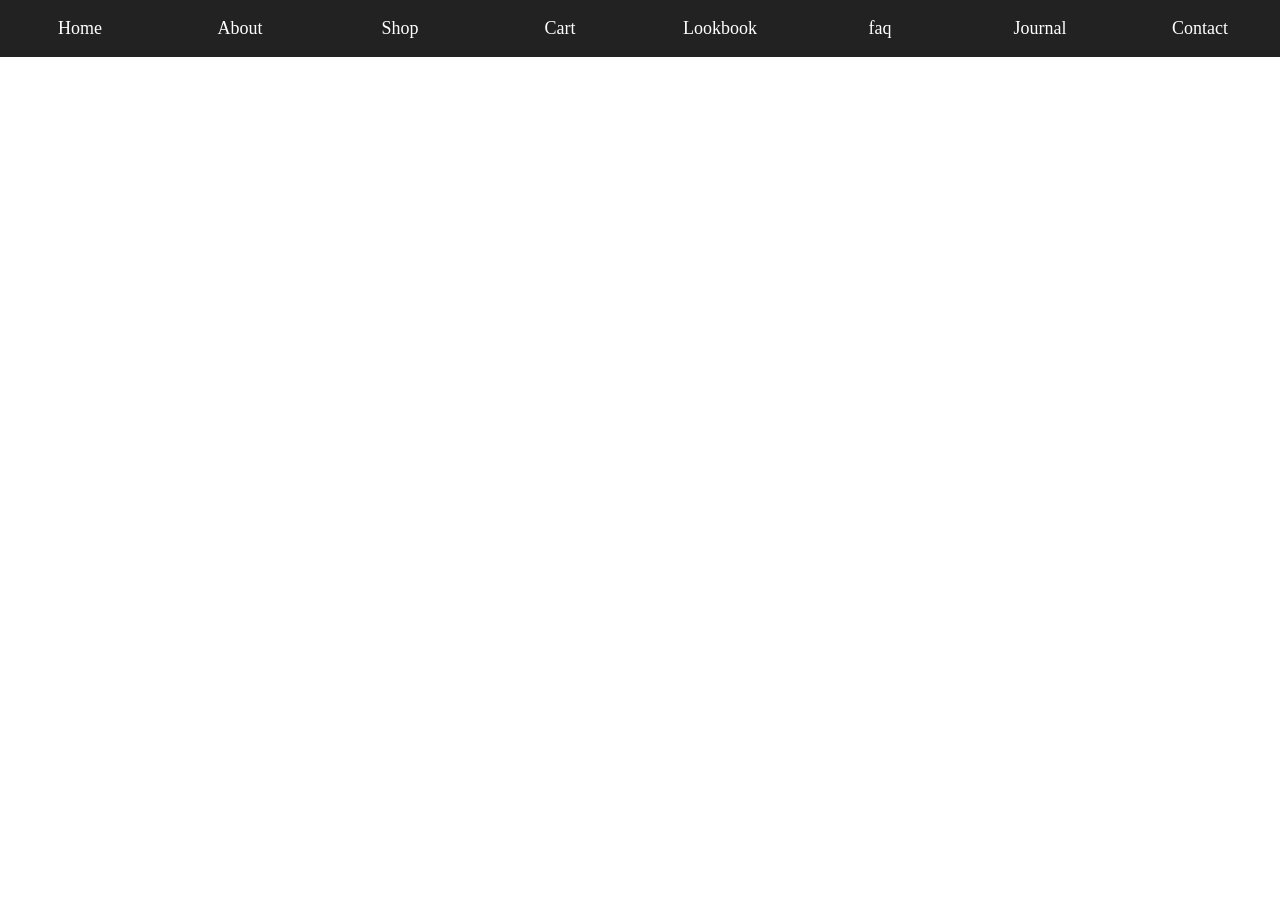
==== index.html @ bde9212a "Linking css" ====
<!DOCTYPE html>
<html lang="en">
<head>
<meta charset="UTF-8">
<meta name="viewport" content="width=device-width, initial-scale=1.0">
<title>Remake Works</title>
<body>
    <link rel="stylesheet" href="css/style.css">
<div class="toplink">    
        <a href="./">Home</a>
        <a href="about.html">About</a> 
        <a href="shop.html">Shop</a>
        <a href="cart.html">Cart</a>
        <a href="lookbook.html">Lookbook</a>
        <a href="faqs.html">faq</a>
        <a href="journal.html">Journal</a>
        <a href="contact.html">Contact</a>

    </div>
    

</body>
</head>
---- css/style.css ----
*{
    margin:0;
    padding:0;
    box-sizing:border-box;
}

body{
    margin:0;
    padding:0;
}

.toplink{
    width:100%;
    background:#222;
    display:flex;
}

.toplink a{
    flex:1;
    padding:18px;
    text-align:center;
    text-decoration:none;
    color:white;
    font-size:18px;
}

.toplink a:hover{
    background:#444;
}
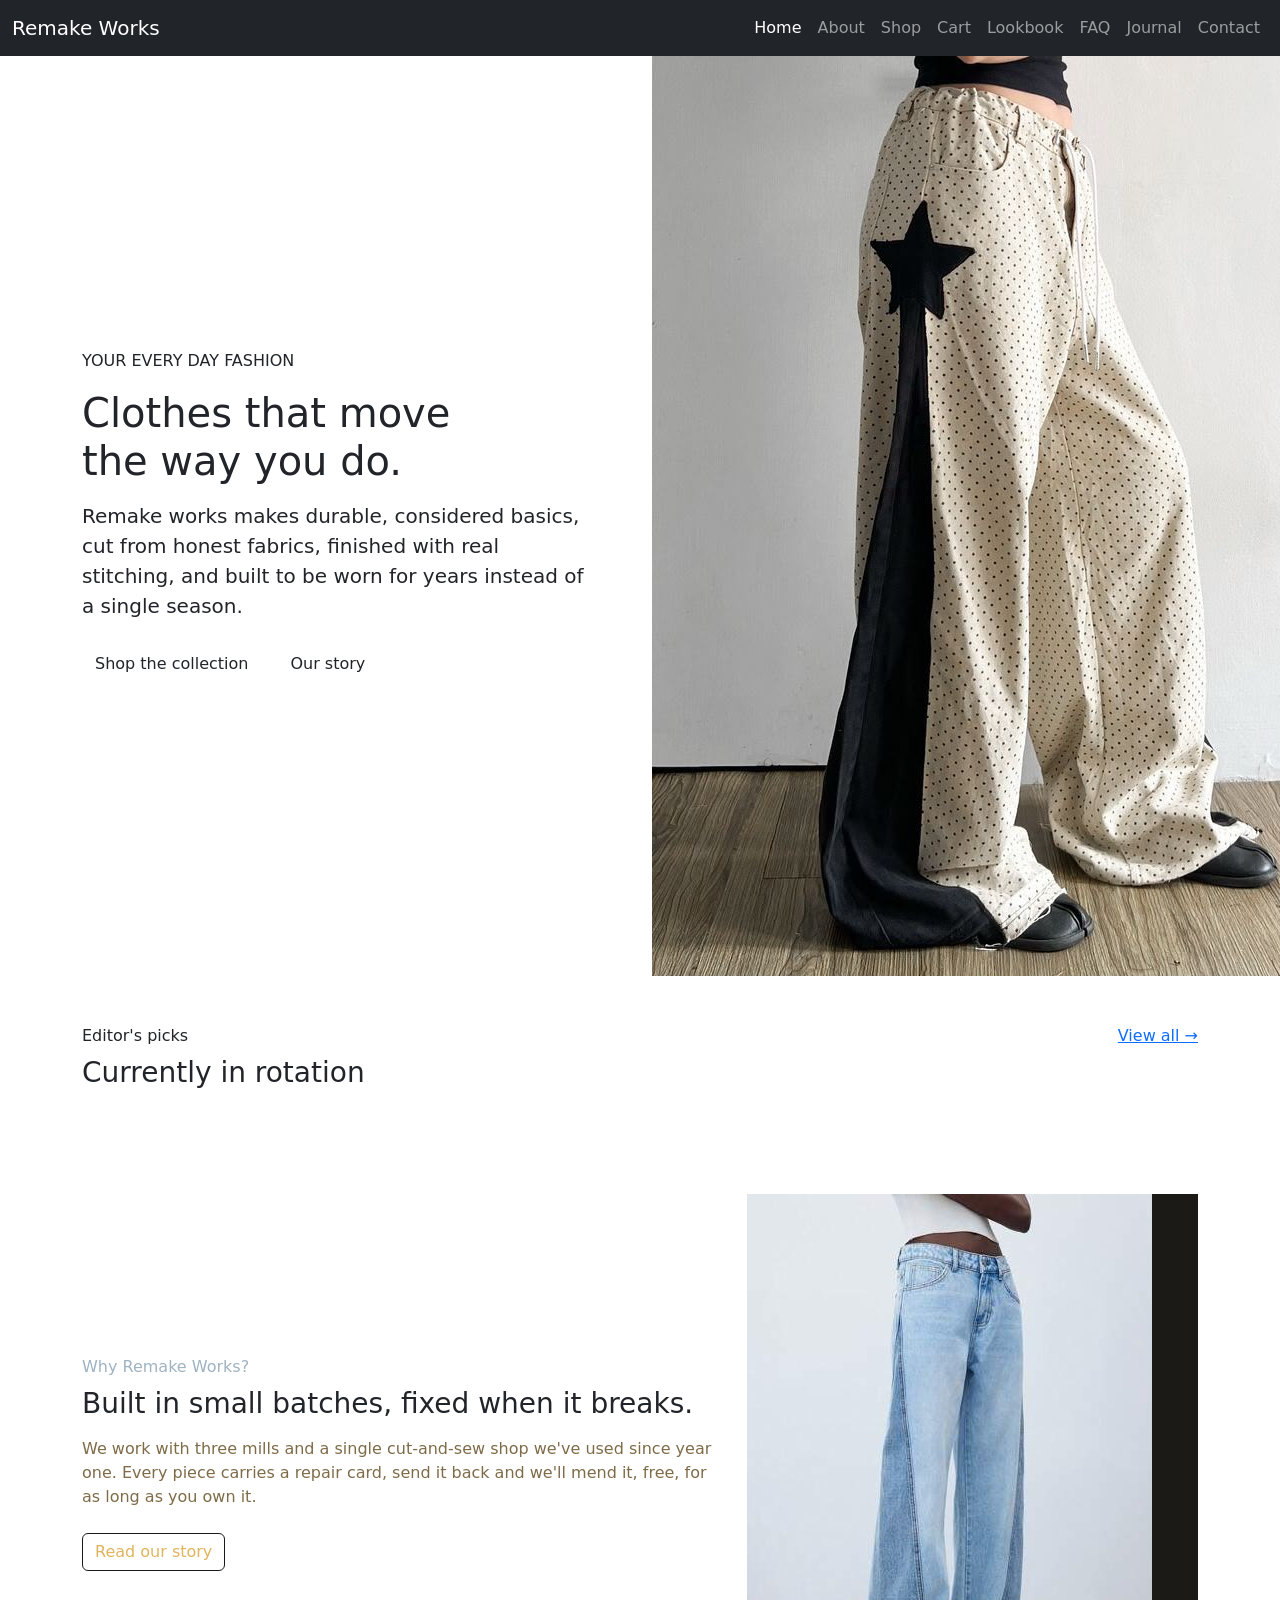
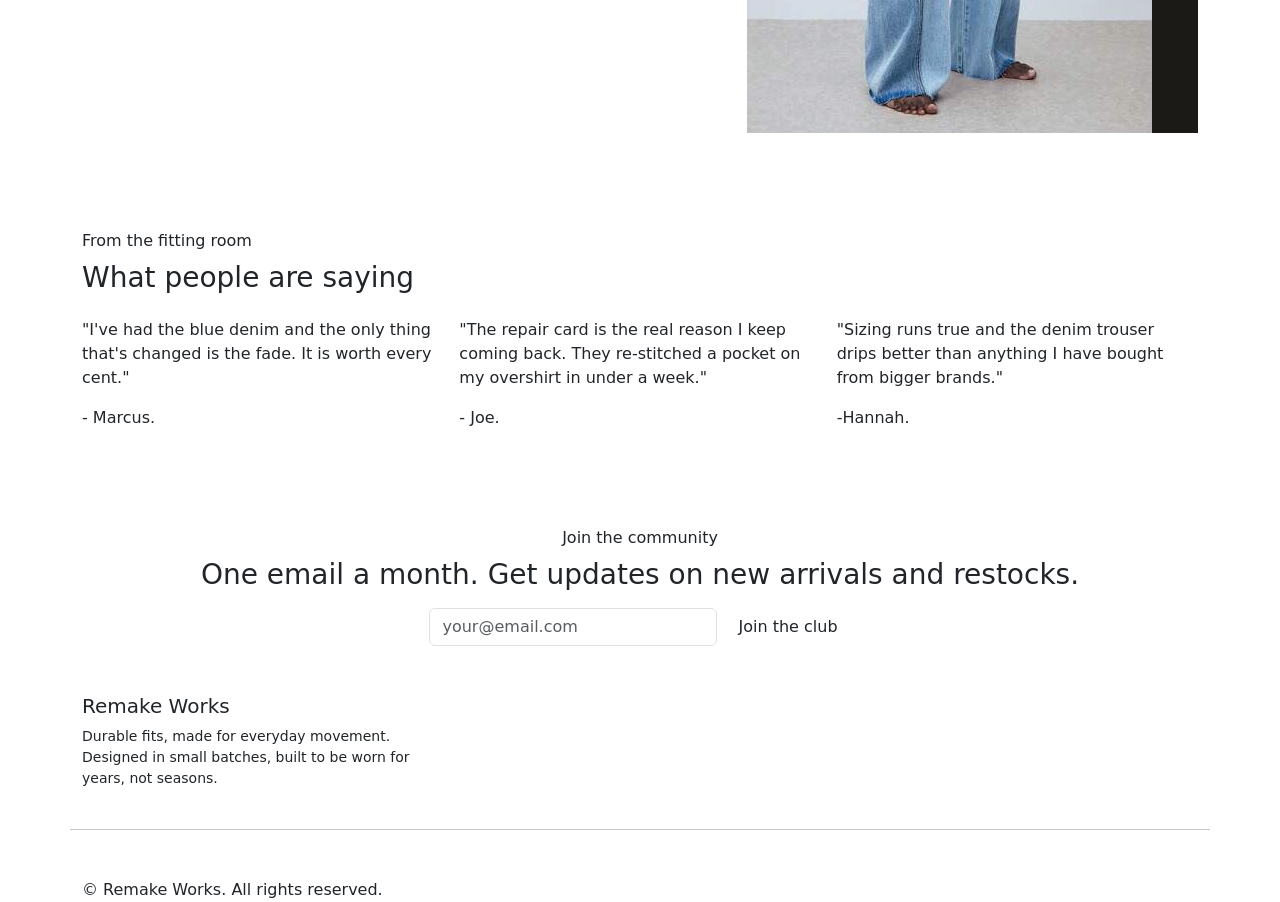
==== commit 5d19ce12: "Home page designed" ====
--- a/index.html
+++ b/index.html
@@ -4,20 +4,189 @@
 <meta charset="UTF-8">
 <meta name="viewport" content="width=device-width, initial-scale=1.0">
 <title>Remake Works</title>
+<link href="https://cdn.jsdelivr.net/npm/bootstrap@5.3.3/dist/css/bootstrap.min.css" rel="stylesheet">
+
+   <link rel="stylesheet" href="css/style.css">
+    <script src="https://cdn.jsdelivr.net/npm/bootstrap@5.3.3/dist/js/bootstrap.bundle.min.js"></script>
+
 <body>
-    <link rel="stylesheet" href="css/style.css">
-<div class="toplink">    
-        <a href="./">Home</a>
-        <a href="about.html">About</a> 
-        <a href="shop.html">Shop</a>
-        <a href="cart.html">Cart</a>
-        <a href="lookbook.html">Lookbook</a>
-        <a href="faqs.html">faq</a>
-        <a href="journal.html">Journal</a>
-        <a href="contact.html">Contact</a>
+    
+<nav class="navbar navbar-expand-lg navbar-dark bg-dark">
+    <div class="container-fluid">
 
+        <a class="navbar-brand" href="index.html">Remake Works</a>
+
+        <button class="navbar-toggler" type="button"
+            data-bs-toggle="collapse"
+            data-bs-target="#navbarNav">
+            
+
+            <span class="navbar-toggler-icon"></span>
+        </button>
+
+        <div class="collapse navbar-collapse" id="navbarNav">
+
+            <ul class="navbar-nav ms-auto">
+
+                <li class="nav-item">
+                    <a class="nav-link active" href="index.html">Home</a>
+                </li>
+
+                <li class="nav-item">
+                    <a class="nav-link" href="about.html">About</a>
+                </li>
+
+                <li class="nav-item">
+                    <a class="nav-link" href="shop.html">Shop</a>
+                </li>
+
+                <li class="nav-item">
+                    <a class="nav-link" href="cart.html">Cart</a>
+                </li>
+
+                <li class="nav-item">
+                    <a class="nav-link" href="lookbook.html">Lookbook</a>
+                </li>
+
+                <li class="nav-item">
+                    <a class="nav-link" href="faqs.html">FAQ</a>
+                </li>
+
+                <li class="nav-item">
+                    <a class="nav-link" href="journal.html">Journal</a>
+                </li>
+
+                <li class="nav-item">
+                    <a class="nav-link" href="contact.html">Contact</a>
+                </li>
+
+            </ul>
+
+        </div>
     </div>
-    
+</nav>
+
+  <section class="hero">
+    <div class="container">
+      <div class="row align-items-center gy-4">
+        <div class="col-lg-6">
+          <p class="hero-tag mb-3">YOUR EVERY DAY FASHION</p>
+          <h1 class="display-font mb-3">Clothes that move<br>the way you do.</h1>
+          <p class="fs-5 text-ink-soft mb-4" style="max-width: 32rem;">Remake works makes durable, considered basics, cut from honest fabrics, finished with real stitching, and built to be worn for years instead of a single season.</p>
+          <div class="d-flex flex-wrap gap-3">
+            <a href="shop.html" class="btn btn-drift">Shop the collection</a>
+            <a href="about.html" class="btn btn-drift-outline">Our story</a>
+          </div>
+        </div>
+        <div class="col-lg-6">
+          <div class="hero-image-frame">
+            <img src="images/upc-j.jpeg">
+          </div>
+        </div>
+      </div>
+    </div>
+  </section>
+
+
+
+  
+
+  <!-- Featured picks -->
+  <section class="py-5 bg-canvas-soft stitch-top">
+    <div class="container">
+      <div class="d-flex justify-content-between align-items-baseline mb-4">
+        <div>
+          <p class="section-label mb-2">Editor's picks</p>
+          <h2 class="h3 mb-0">Currently in rotation</h2>
+        </div>
+        <a href="shop.html" class="text-denim">View all &rarr;</a>
+      </div>
+      <div class="row g-3" id="featured-grid"></div>
+    </div>
+  </section>
+
+  <!-- Brand story snippet -->
+  <section class="py-5 bg-ink">
+    <div class="container">
+      <div class="row align-items-center gy-4">
+        <div class="col-lg-7">
+          <p class="section-label mb-2" style="color:#9fb3c2;">Why Remake Works?</p>
+          <h2 class="h3 mb-3">Built in small batches, fixed when it breaks.</h2>
+          <p class="mb-4" style="color:#7e6b48;">We work with three mills and a single cut-and-sew shop we've used since year one. Every piece carries a repair card, send it back and we'll mend it, free, for as long as you own it.</p>
+          <a href="about.html" class="btn btn-drift-outline" style="border-color:#1a1919; color:#e0b45c;">Read our story</a>
+        </div>
+        <div class="col-lg-5">
+          <div class="hero-image-frame" style="border-color:#444; background:#1b1a17;">
+            <img src="images/bl-upc.jpeg">
+          </div>
+        </div>
+      </div>
+    </div>
+  </section>
+
+  <!-- Reviews -->
+  <section class="py-5">
+    <div class="container">
+      <p class="section-label mb-2">From the fitting room</p>
+      <h2 class="h3 mb-4">What people are saying</h2>
+      <div class="row g-3">
+        <div class="col-md-4">
+          <div class="feature-block">
+            <p class="mb-3">"I've had the blue denim and the only thing that's changed is the fade. It is worth every cent."</p>
+            <p class="eyebrow mb-0">- Marcus.</p>
+          </div>
+        </div>
+        <div class="col-md-4">
+          <div class="feature-block">
+            <p class="mb-3">"The repair card is the real reason I keep coming back. They re-stitched a pocket on my overshirt in under a week."</p>
+            <p class="eyebrow mb-0">- Joe.</p>
+          </div>
+        </div>
+        <div class="col-md-4">
+          <div class="feature-block">
+            <p class="mb-3">"Sizing runs true and the denim trouser drips better than anything I have bought from bigger brands."</p>
+            <p class="eyebrow mb-0">-Hannah.</p>
+          </div>
+        </div>
+      </div>
+    </div>
+  </section>
+
+  <!-- Newsletter -->
+  <section class="py-5 bg-canvas-soft stitch-top">
+    <div class="container text-center">
+      <p class="section-label mb-2">Join the community</p>
+      <h2 class="h3 mb-3">One email a month. Get updates on new arrivals and restocks.</h2>
+      <form class="newsletter-form d-flex gap-2 justify-content-center flex-wrap" novalidate>
+        <label class="visually-hidden" for="home-newsletter-email">Email address</label>
+        <input type="email" id="home-newsletter-email" class="form-control" style="max-width:18rem;" placeholder="your@email.com" required>
+        <button class="btn btn-drift" type="submit">Join the club</button>
+      </form>
+    </div>
+  </section>
+
+</main>
+
+<footer class="site-footer stitch-top">
+  <div class="container">
+    <div class="row gy-4">
+      <div class="col-lg-4">
+        <p class="navbar-brand-drift h5">Remake Works</p>
+        <p class="text-ink-soft small">Durable fits, made for everyday movement. Designed in small batches, built to be worn for years, not seasons.</p>
+       
+      </div>
+      
+      
+   
+    <hr class="stitch-divider my-4">
+    <div class="footer-bottom d-flex flex-wrap justify-content-between gap-2">
+      <span>&copy; <span class="current-year"></span> Remake Works. All rights reserved.</span>
+      </div>
+  </div>
+</footer>
+
+<div class="toast-container position-fixed bottom-0 end-0 p-3" id="toast-container"></div>
+
 
 </body>
-</head>+</html>
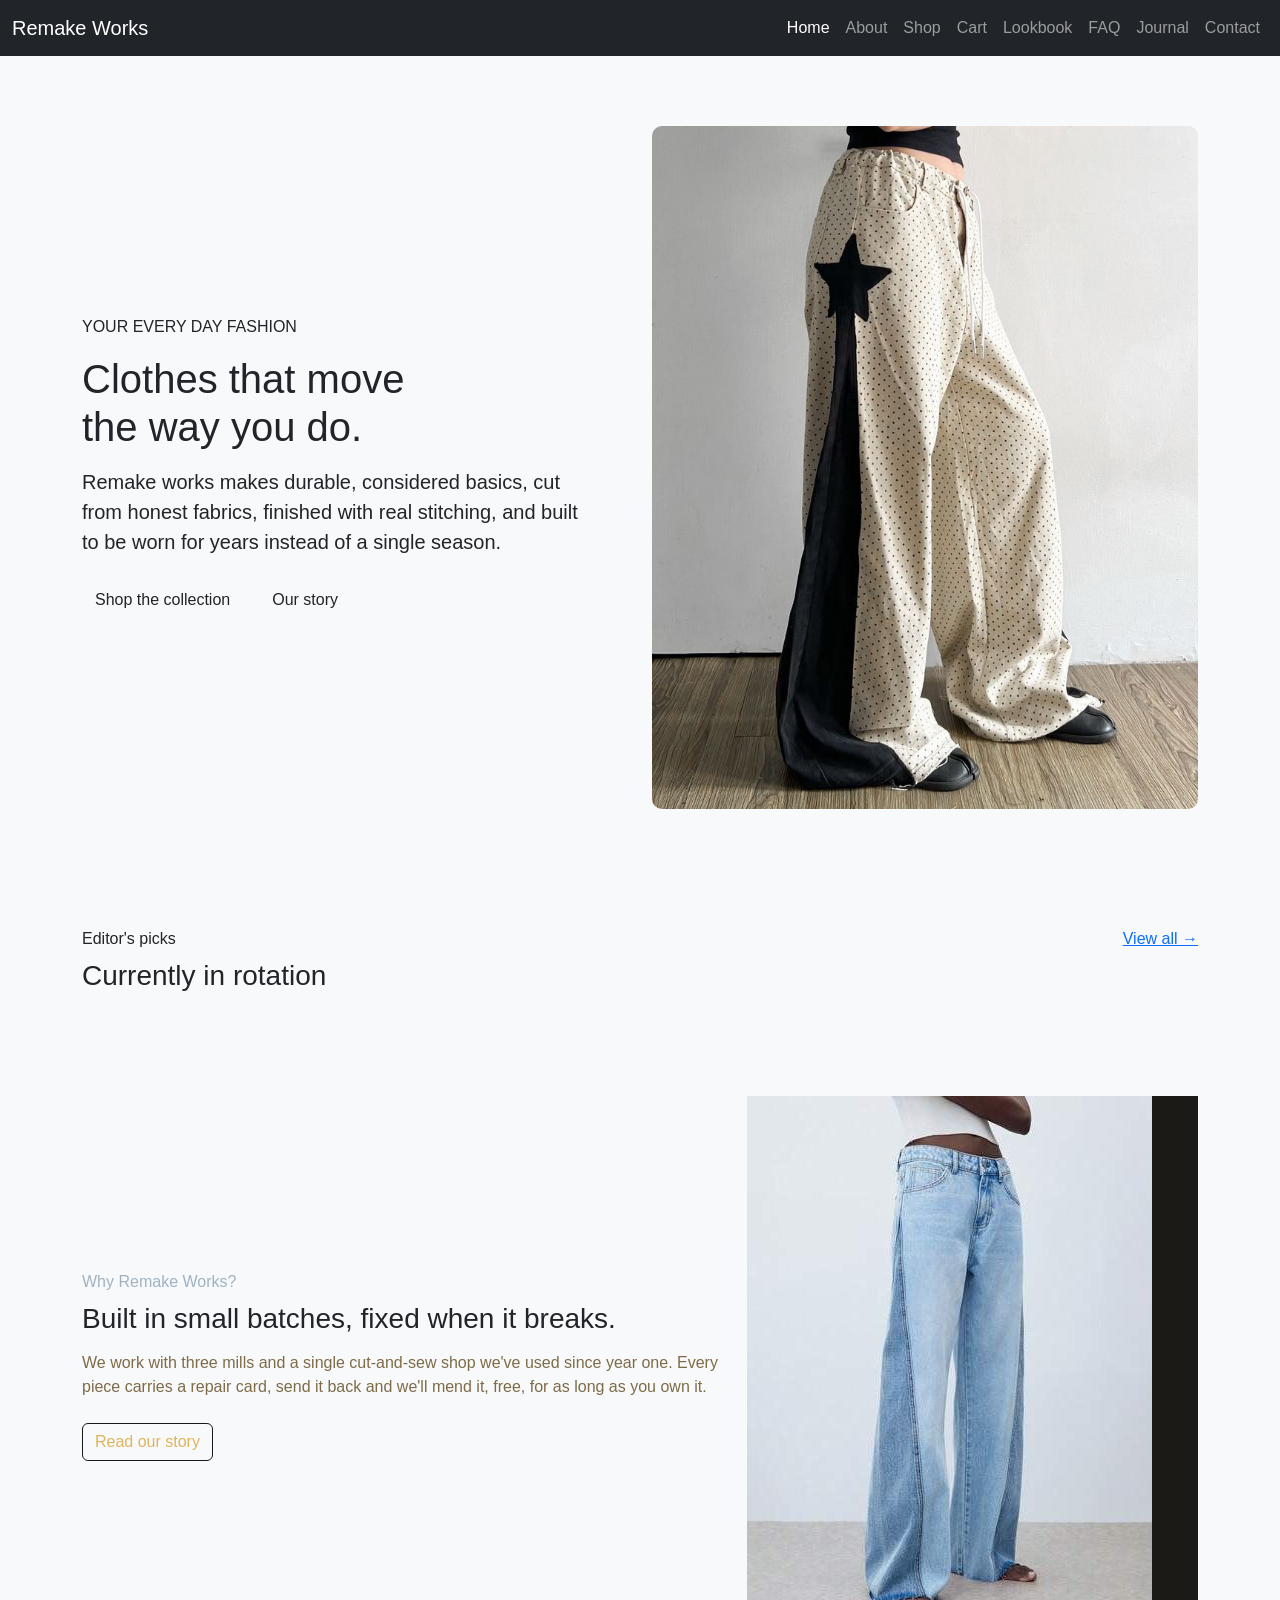
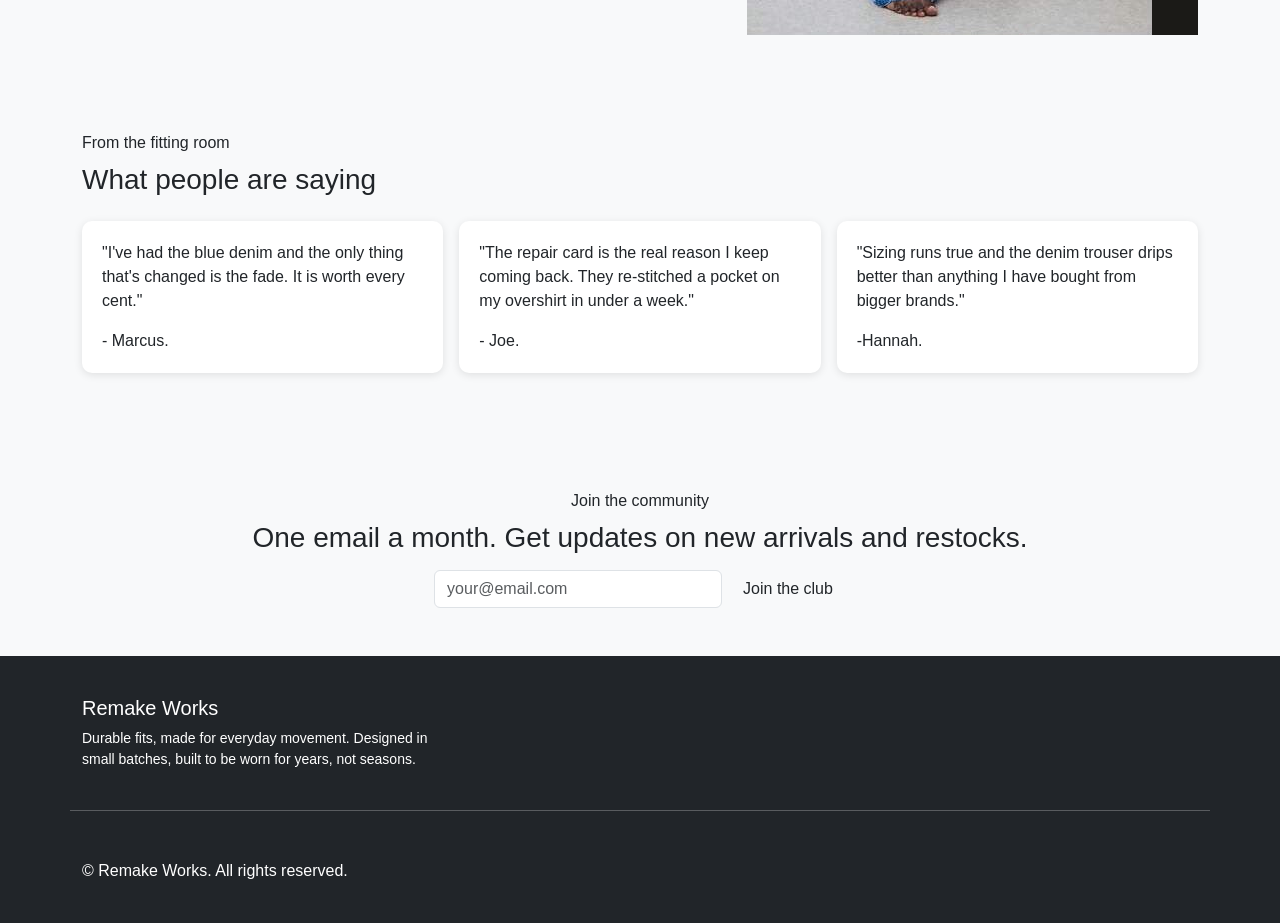
==== commit b14b7ed6: "Faq nav bar" ====
--- a/index.html
+++ b/index.html
@@ -49,7 +49,7 @@
                 </li>
 
                 <li class="nav-item">
-                    <a class="nav-link" href="faqs.html">FAQ</a>
+                    <a class="nav-link" href="faq.html">FAQ</a>
                 </li>
 
                 <li class="nav-item">
--- a/css/style.css
+++ b/css/style.css
@@ -1,29 +1,36 @@
-*{
-    margin:0;
-    padding:0;
-    box-sizing:border-box;
+body{
+    background:#f8f9fa;
+    font-family:Arial, sans-serif;
 }
 
-body{
-    margin:0;
-    padding:0;
+.hero{
+    padding:70px 0;
 }
 
-.toplink{
+.hero img{
     width:100%;
-    background:#222;
-    display:flex;
+    border-radius:10px;
 }
 
-.toplink a{
-    flex:1;
-    padding:18px;
-    text-align:center;
-    text-decoration:none;
-    color:white;
-    font-size:18px;
+.feature-block{
+    background:#fff;
+    padding:20px;
+    border-radius:10px;
+    box-shadow:0 2px 8px rgba(0,0,0,.1);
+    margin-bottom:20px;
 }
 
-.toplink a:hover{
-    background:#444;
+footer{
+    background:#212529;
+    color:#fff;
+    padding:40px 0;
+}
+
+footer a{
+    color:#fff;
+    text-decoration:none;
+}
+
+footer a:hover{
+    color:#0d6efd;
 }
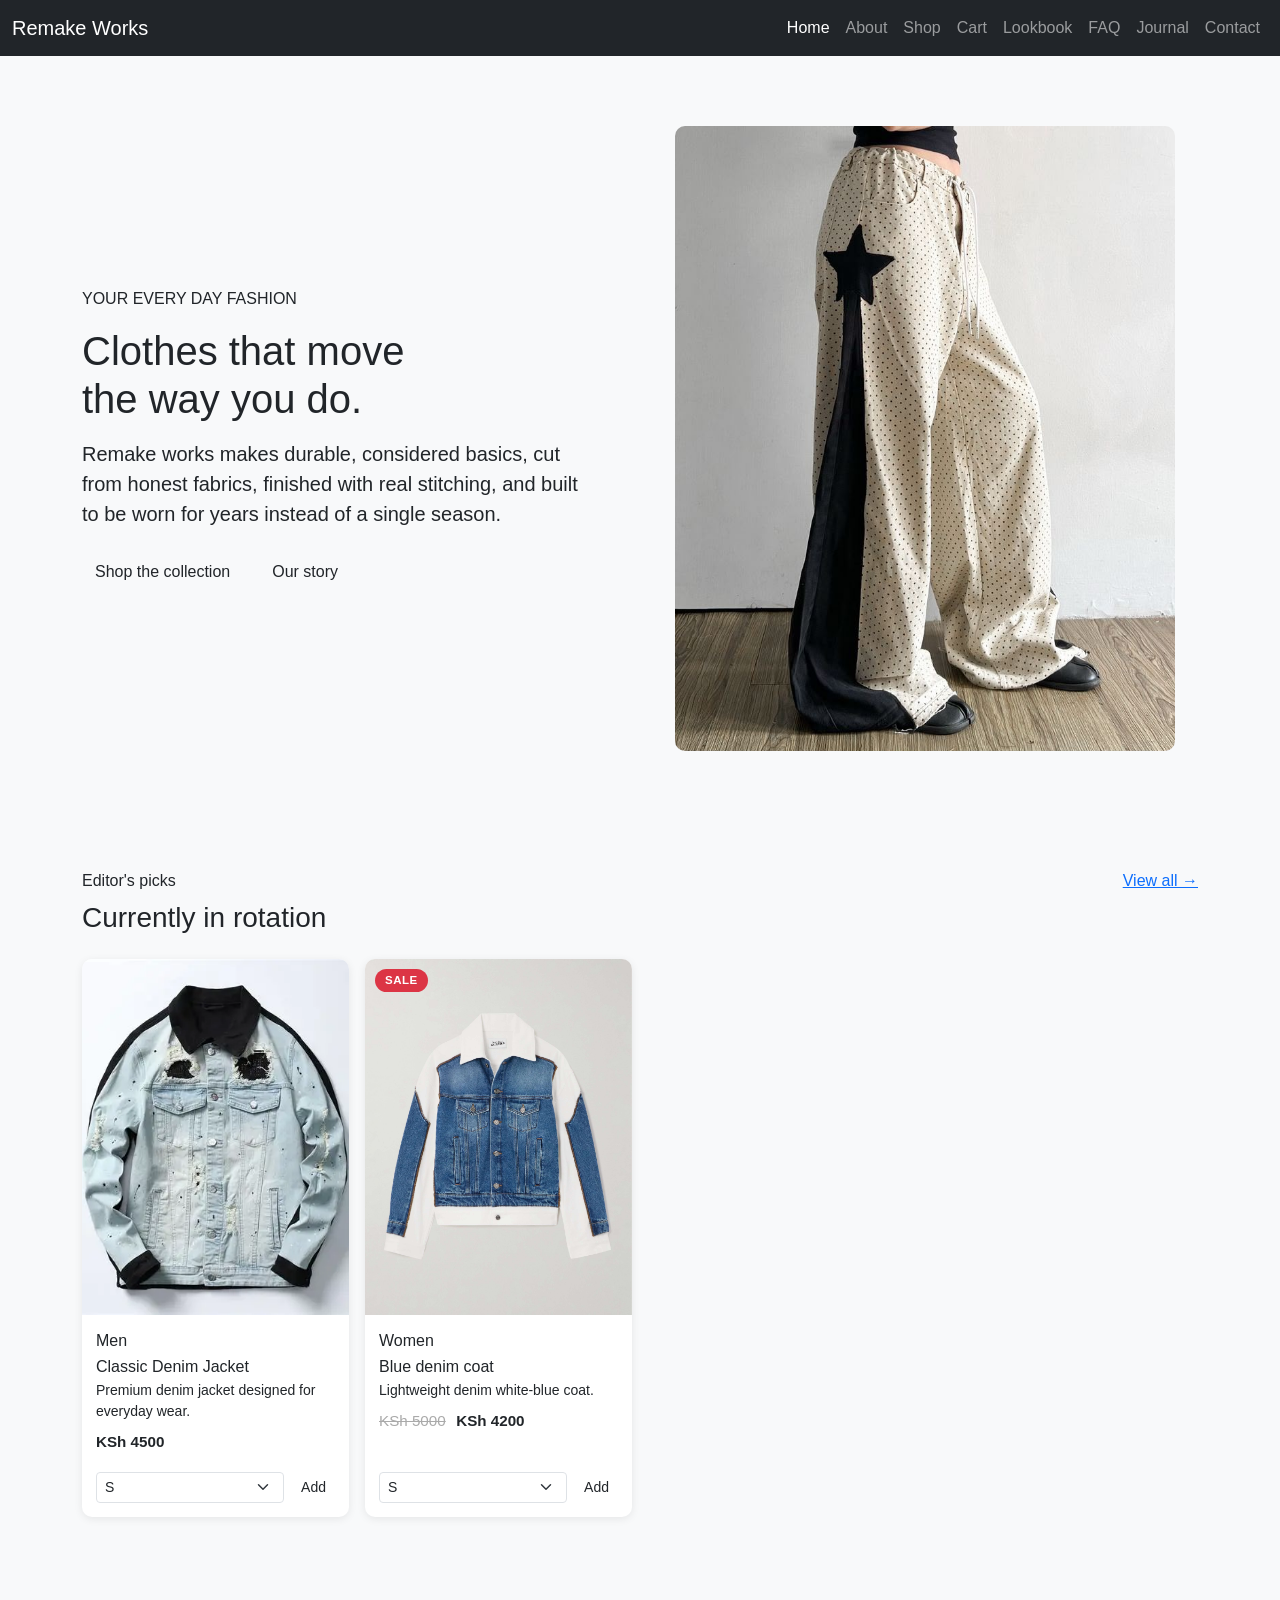
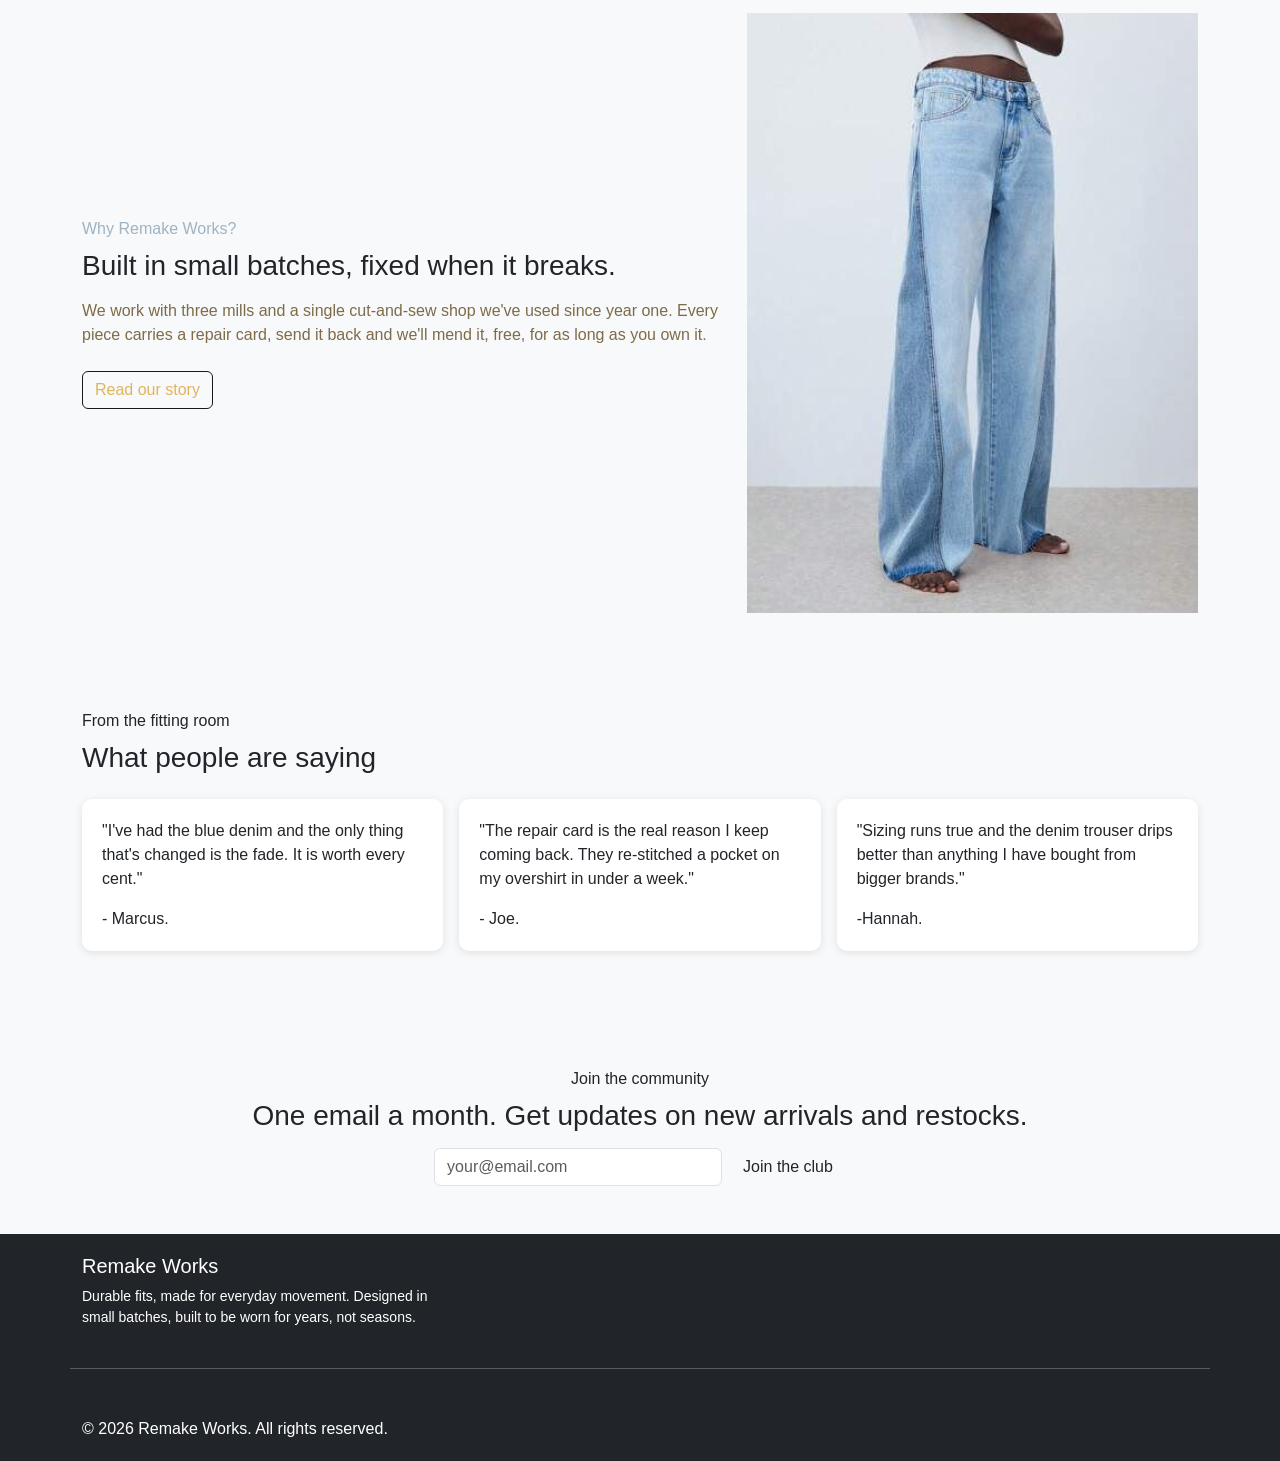
==== commit 168e900b: "linking js to pages" ====
--- a/index.html
+++ b/index.html
@@ -186,7 +186,8 @@
 </footer>
 
 <div class="toast-container position-fixed bottom-0 end-0 p-3" id="toast-container"></div>
-
+<script src="js/products.js"></script>
+<script src="js/main.js"></script>
 
 </body>
 </html>
--- a/css/style.css
+++ b/css/style.css
@@ -23,7 +23,8 @@
 footer{
     background:#212529;
     color:#fff;
-    padding:40px 0;
+    padding:20px 0;
+
 }
 
 footer a{
@@ -33,4 +34,147 @@
 
 footer a:hover{
     color:#0d6efd;
-}+}
+
+.hero-image-frame {
+    max-width: 500px;
+    margin: 0 auto;
+}
+
+.hero-image-frame img {
+    width: 100%;
+    height: auto;
+    display: block;
+}
+
+.feature-block img {
+    width: 120px;
+    height: 120px;
+    border-radius: 50%;
+    object-fit: cover;
+    display: block;
+    margin: 0 auto 15px;
+}
+.lookbook-carousel .carousel-item img {
+    width: 100%;
+    height: 100%;
+    object-fit: contain;
+}
+.article-card {
+    height: 450px;
+    overflow: hidden;
+    border-radius: 12px;
+    display: flex;
+    justify-content: center;
+    align-items: center;
+}
+
+.article-card img {
+    width: 100%;
+    height: 100%;
+    object-fit: contain;
+    transform: scale(1.15);
+    display: block;
+}
+#contact-form {
+    max-width: 500px;
+    margin: 0 auto;
+}
+.table-responsive {
+    max-width: 500px;
+    margin: 0 auto;
+}
+
+.product-card {
+    background: #fff;
+    border-radius: 10px;
+    box-shadow: 0 2px 8px rgba(0,0,0,.08);
+    overflow: hidden;
+    display: flex;
+    flex-direction: column;
+    height: 100%;
+}
+
+.product-img-wrap {
+    position: relative;
+    width: 100%;
+    aspect-ratio: 3 / 4;
+    overflow: hidden;
+    background: #f0f0f0;
+}
+
+.product-img-wrap img {
+    width: 100%;
+    height: 100%;
+    object-fit: cover;
+    display: block;
+    transition: transform 0.3s ease;
+}
+
+.product-card:hover .product-img-wrap img {
+    transform: scale(1.04);
+}
+
+.product-tag {
+    position: absolute;
+    top: 10px;
+    left: 10px;
+    padding: 3px 10px;
+    border-radius: 20px;
+    font-size: 0.72rem;
+    font-weight: 600;
+    text-transform: uppercase;
+    letter-spacing: 0.04em;
+}
+
+.product-tag.sale {
+    background: #dc3545;
+    color: #fff;
+}
+
+.product-card .card-body {
+    flex: 1;
+    display: flex;
+    flex-direction: column;
+    padding: 14px !important;
+}
+
+.product-price {
+    font-weight: 700;
+    font-size: 0.95rem;
+    color: #212529;
+}
+
+.product-price.old {
+    text-decoration: line-through;
+    color: #aaa;
+    font-weight: 400;
+    margin-right: 6px;
+}
+
+.product-card .d-flex.gap-2 {
+    margin-top: auto;
+    padding-top: 10px;
+}
+.page-header {
+    padding: 48px 0 32px;
+    border-bottom: 1px solid #dee2e6;
+    margin-bottom: 8px;
+}
+.cart-line {
+    padding: 16px 0;
+    border-bottom: 1px solid #e9ecef;
+}
+
+.cart-line img {
+    width: 80px;
+    height: 80px;
+    object-fit: cover;
+    border-radius: 8px;
+    flex-shrink: 0;
+}
+
+.qty-input {
+    width: 70px !important;
+}
+
